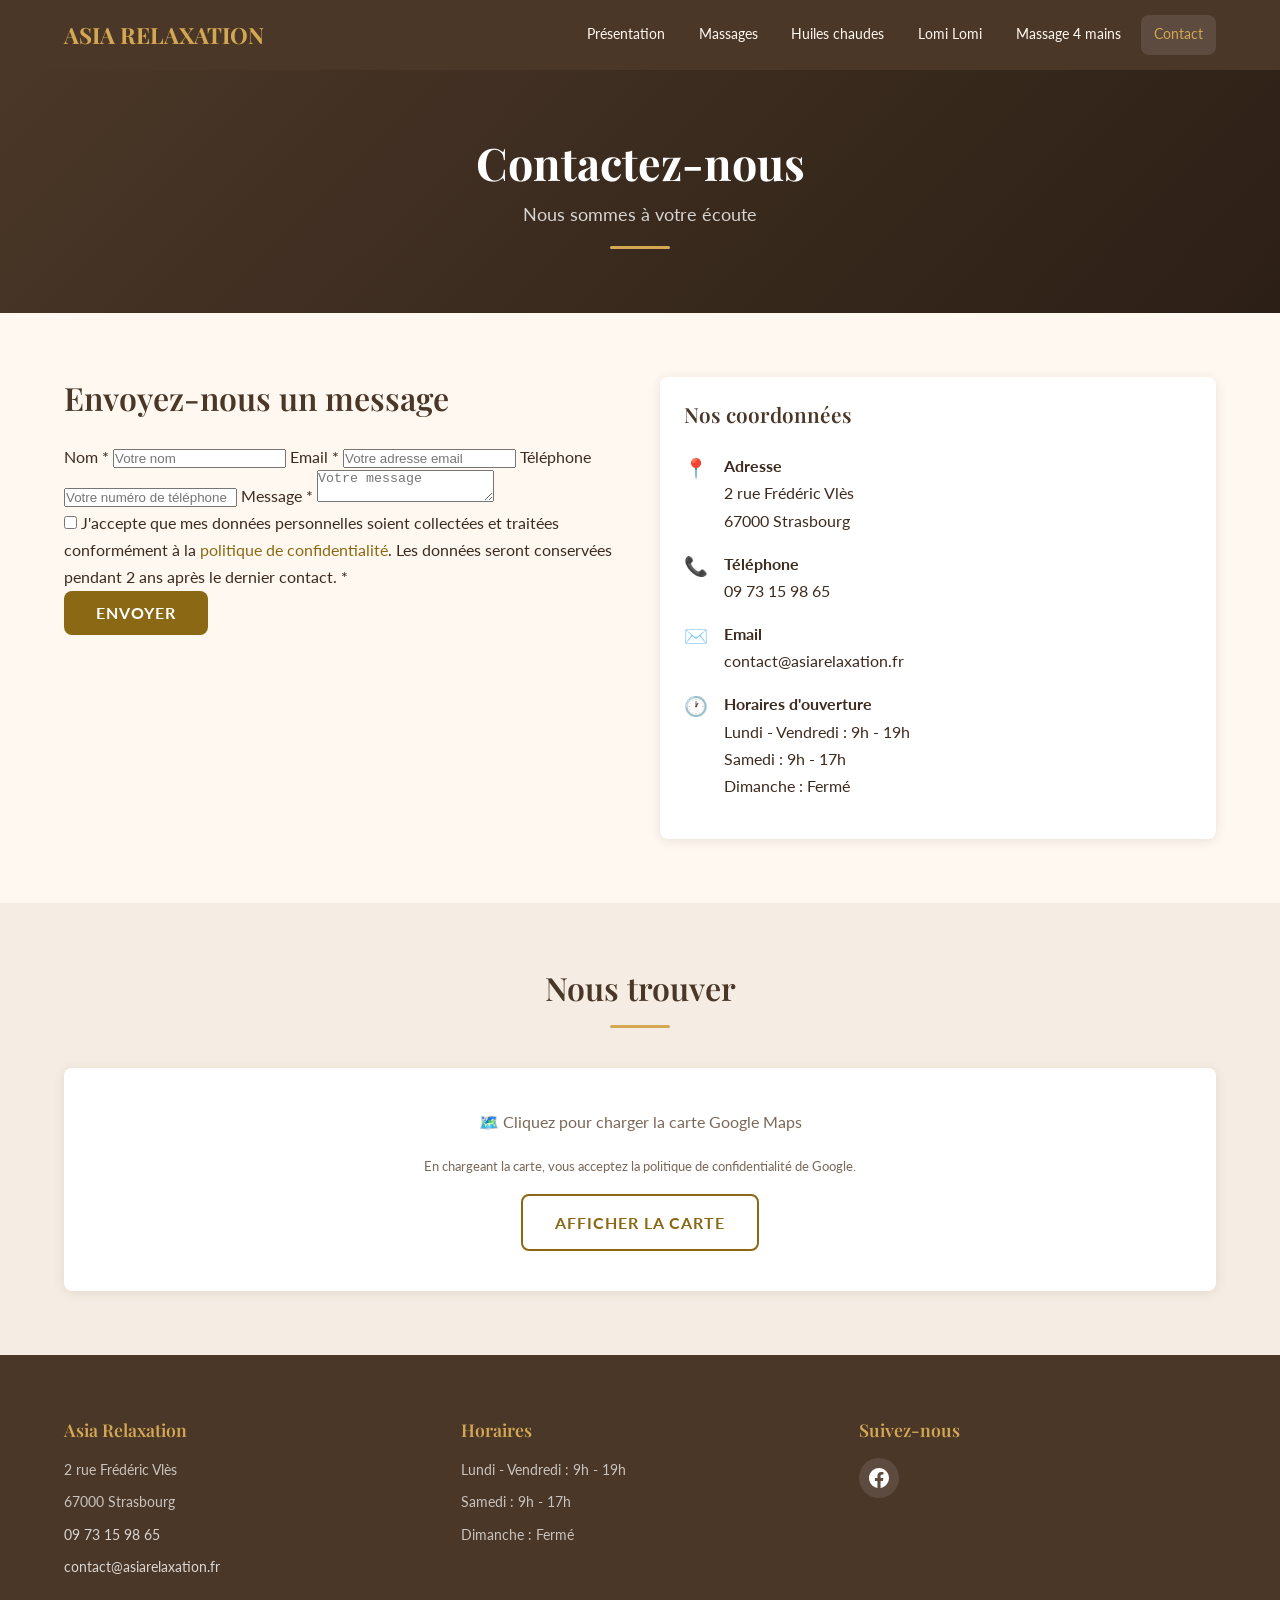
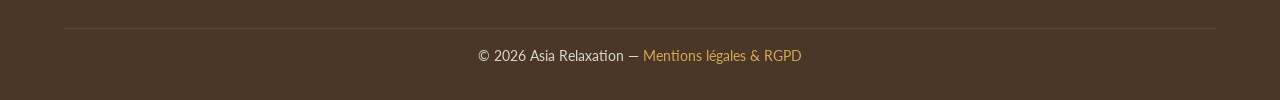
==== contact.html @ 087bb080 "Initial commit: site Asia Relaxation (7 pages HTML/CSS/JS) - Page d'accueil, 4 pages massages, conta" ====
<!DOCTYPE html>
<html lang="fr">
<head>
  <meta charset="UTF-8">
  <meta name="viewport" content="width=device-width, initial-scale=1.0">
  <title>Contact - Asia Relaxation | Salon de massage à Strasbourg</title>
  <meta name="description" content="Contactez Asia Relaxation à Strasbourg. 2 rue Frédéric Vlès, 67000 Strasbourg. Tél : 09 73 15 98 65. Ouvert du lundi au samedi.">
  <link rel="stylesheet" href="css/style.css">
</head>
<body>

  <!-- HEADER -->
  <header class="site-header" id="site-header">
    <div class="container">
      <a href="index.html" class="logo">ASIA RELAXATION</a>
      <button class="nav-toggle" aria-label="Menu" aria-expanded="false">
        <span class="hamburger"></span>
      </button>
      <nav class="main-nav" id="main-nav">
        <ul>
          <li><a href="index.html">Présentation</a></li>
          <li><a href="massages.html">Massages</a></li>
          <li><a href="massage-huiles-chaudes.html">Huiles chaudes</a></li>
          <li><a href="massage-lomi-lomi.html">Lomi Lomi</a></li>
          <li><a href="massage-4-mains.html">Massage 4 mains</a></li>
          <li><a href="contact.html">Contact</a></li>
        </ul>
      </nav>
    </div>
  </header>

  <!-- PAGE BANNER -->
  <section class="page-banner">
    <div class="container">
      <h1>Contactez-nous</h1>
      <p>Nous sommes à votre écoute</p>
      <div class="decorative-line"></div>
    </div>
  </section>

  <!-- CONTACT SECTION -->
  <section class="contact-section">
    <div class="container">
      <div class="contact-grid">

        <!-- FORM -->
        <div>
          <h2>Envoyez-nous un message</h2>
          <form id="contact-form" action="https://formspree.io/f/VOTRE_ID" method="POST">

            <label for="nom">Nom *</label>
            <input type="text" id="nom" name="nom" required placeholder="Votre nom">
            <div class="form-error"></div>

            <label for="email">Email *</label>
            <input type="email" id="email" name="email" required placeholder="Votre adresse email">
            <div class="form-error"></div>

            <label for="telephone">Téléphone</label>
            <input type="tel" id="telephone" name="telephone" placeholder="Votre numéro de téléphone">

            <label for="message">Message *</label>
            <textarea id="message" name="message" required placeholder="Votre message"></textarea>
            <div class="form-error"></div>

            <div class="checkbox-group">
              <input type="checkbox" id="rgpd" name="rgpd" required>
              <label for="rgpd">J'accepte que mes données personnelles soient collectées et traitées conformément à la <a href="mentions-legales.html">politique de confidentialité</a>. Les données seront conservées pendant 2 ans après le dernier contact. *</label>
              <div class="form-error"></div>
            </div>

            <button type="submit" class="btn btn--primary">Envoyer</button>
          </form>
        </div>

        <!-- INFO -->
        <div>
          <div class="contact-info-card">
            <h3>Nos coordonnées</h3>

            <div class="contact-info-item">
              <span class="icon">📍</span>
              <div>
                <strong>Adresse</strong><br>
                2 rue Frédéric Vlès<br>
                67000 Strasbourg
              </div>
            </div>

            <div class="contact-info-item">
              <span class="icon">📞</span>
              <div>
                <strong>Téléphone</strong><br>
                <a href="tel:0973159865">09 73 15 98 65</a>
              </div>
            </div>

            <div class="contact-info-item">
              <span class="icon">✉️</span>
              <div>
                <strong>Email</strong><br>
                <a href="mailto:contact@asiarelaxation.fr">contact@asiarelaxation.fr</a>
              </div>
            </div>

            <div class="contact-info-item">
              <span class="icon">🕐</span>
              <div>
                <strong>Horaires d'ouverture</strong><br>
                Lundi - Vendredi : 9h - 19h<br>
                Samedi : 9h - 17h<br>
                Dimanche : Fermé
              </div>
            </div>
          </div>
        </div>

      </div>
    </div>
  </section>

  <!-- MAP -->
  <section class="map-section">
    <div class="container">
      <h2 class="section-title">Nous trouver</h2>

      <!-- GDPR-compliant map: click to load -->
      <div id="map-consent" class="map-consent">
        <p>🗺️ Cliquez pour charger la carte Google Maps</p>
        <p><small>En chargeant la carte, vous acceptez la politique de confidentialité de Google.</small></p>
        <span class="btn btn--outline">Afficher la carte</span>
      </div>
      <div id="map-wrapper" class="map-wrapper" style="display: none;"></div>
    </div>
  </section>

  <!-- FOOTER -->
  <footer class="site-footer">
    <div class="container">
      <div class="footer-grid">
        <div class="footer-col">
          <h3>Asia Relaxation</h3>
          <p>2 rue Frédéric Vlès</p>
          <p>67000 Strasbourg</p>
          <p><a href="tel:0973159865">09 73 15 98 65</a></p>
          <p><a href="mailto:contact@asiarelaxation.fr">contact@asiarelaxation.fr</a></p>
        </div>
        <div class="footer-col">
          <h3>Horaires</h3>
          <p>Lundi - Vendredi : 9h - 19h</p>
          <p>Samedi : 9h - 17h</p>
          <p>Dimanche : Fermé</p>
        </div>
        <div class="footer-col">
          <h3>Suivez-nous</h3>
          <div class="footer-social">
            <a href="https://www.facebook.com/Asia-relaxation-1410521835832506/" target="_blank" rel="noopener" aria-label="Facebook">
              <svg viewBox="0 0 24 24"><path d="M24 12.073c0-6.627-5.373-12-12-12s-12 5.373-12 12c0 5.99 4.388 10.954 10.125 11.854v-8.385H7.078v-3.47h3.047V9.43c0-3.007 1.792-4.669 4.533-4.669 1.312 0 2.686.235 2.686.235v2.953H15.83c-1.491 0-1.956.925-1.956 1.874v2.25h3.328l-.532 3.47h-2.796v8.385C19.612 23.027 24 18.062 24 12.073z"/></svg>
            </a>
          </div>
        </div>
      </div>
      <div class="footer-bottom">
        <p>&copy; 2026 Asia Relaxation &mdash; <a href="mentions-legales.html">Mentions légales & RGPD</a></p>
      </div>
    </div>
  </footer>

  <script src="js/main.js"></script>
</body>
</html>
---- css/style.css ----
/* ===== GOOGLE FONTS (self-hosted alternative: download woff2 files) ===== */
@import url('https://fonts.googleapis.com/css2?family=Playfair+Display:wght@400;600;700&family=Lato:wght@300;400;700&display=swap');

/* ===== RESET & BASE ===== */
*, *::before, *::after {
  margin: 0;
  padding: 0;
  box-sizing: border-box;
}

html {
  scroll-behavior: smooth;
}

body {
  font-family: 'Lato', 'Segoe UI', sans-serif;
  font-size: 16px;
  line-height: 1.7;
  color: var(--color-text);
  background-color: var(--color-bg);
}

img {
  max-width: 100%;
  height: auto;
  display: block;
}

a {
  color: var(--color-primary);
  text-decoration: none;
  transition: color var(--transition);
}

a:hover {
  color: var(--color-primary-light);
}

ul {
  list-style: none;
}

/* ===== CSS CUSTOM PROPERTIES ===== */
:root {
  --color-primary: #8B6914;
  --color-primary-light: #C9A84C;
  --color-primary-dark: #6B4F10;
  --color-secondary: #4A3728;
  --color-bg: #FFF8F0;
  --color-bg-alt: #F5EDE3;
  --color-white: #FFFFFF;
  --color-text: #3D2B1F;
  --color-text-light: #7A6858;
  --color-accent: #D4A853;
  --color-success: #5A7A3A;

  --font-heading: 'Playfair Display', Georgia, serif;
  --font-body: 'Lato', 'Segoe UI', sans-serif;

  --space-xs: 0.5rem;
  --space-sm: 1rem;
  --space-md: 1.5rem;
  --space-lg: 2.5rem;
  --space-xl: 4rem;

  --max-width: 1200px;
  --header-height: 70px;
  --border-radius: 8px;
  --shadow: 0 2px 12px rgba(61, 43, 31, 0.1);
  --shadow-hover: 0 6px 20px rgba(61, 43, 31, 0.18);
  --transition: 0.3s ease;
}

/* ===== LAYOUT UTILITIES ===== */
.container {
  width: 100%;
  max-width: var(--max-width);
  margin: 0 auto;
  padding: 0 var(--space-sm);
}

.section {
  padding: var(--space-xl) 0;
}

.section--alt {
  background-color: var(--color-bg-alt);
}

.text-center {
  text-align: center;
}

/* ===== TYPOGRAPHY ===== */
h1, h2, h3, h4 {
  font-family: var(--font-heading);
  color: var(--color-secondary);
  line-height: 1.3;
}

h1 {
  font-size: 2.2rem;
  font-weight: 700;
  margin-bottom: var(--space-md);
}

h2 {
  font-size: 1.8rem;
  font-weight: 600;
  margin-bottom: var(--space-md);
}

h3 {
  font-size: 1.3rem;
  font-weight: 600;
  margin-bottom: var(--space-sm);
}

p {
  margin-bottom: var(--space-sm);
}

.section-title {
  text-align: center;
  margin-bottom: var(--space-lg);
  position: relative;
}

.section-title::after {
  content: '';
  display: block;
  width: 60px;
  height: 3px;
  background: var(--color-accent);
  margin: var(--space-sm) auto 0;
  border-radius: 2px;
}

/* ===== BUTTONS ===== */
.btn {
  display: inline-block;
  padding: 0.8rem 2rem;
  border-radius: var(--border-radius);
  font-family: var(--font-body);
  font-size: 1rem;
  font-weight: 700;
  text-transform: uppercase;
  letter-spacing: 1px;
  cursor: pointer;
  transition: all var(--transition);
  border: none;
  text-align: center;
}

.btn--primary {
  background-color: var(--color-primary);
  color: var(--color-white);
}

.btn--primary:hover {
  background-color: var(--color-primary-light);
  color: var(--color-white);
  transform: translateY(-2px);
  box-shadow: var(--shadow-hover);
}

.btn--outline {
  background-color: transparent;
  color: var(--color-primary);
  border: 2px solid var(--color-primary);
}

.btn--outline:hover {
  background-color: var(--color-primary);
  color: var(--color-white);
}

/* ===== HEADER & NAVIGATION ===== */
.site-header {
  position: sticky;
  top: 0;
  z-index: 1000;
  background-color: var(--color-secondary);
  height: var(--header-height);
  display: flex;
  align-items: center;
  transition: box-shadow var(--transition);
}

.site-header.scrolled {
  box-shadow: 0 4px 20px rgba(0, 0, 0, 0.3);
}

.site-header .container {
  display: flex;
  align-items: center;
  justify-content: space-between;
}

.logo {
  font-family: var(--font-heading);
  font-size: 1.4rem;
  font-weight: 700;
  color: var(--color-accent);
  text-decoration: none;
  white-space: nowrap;
}

.logo:hover {
  color: var(--color-primary-light);
}

.main-nav ul {
  display: flex;
  gap: var(--space-xs);
}

.main-nav a {
  display: block;
  padding: 0.5rem 0.8rem;
  color: var(--color-bg);
  font-size: 0.9rem;
  font-weight: 400;
  border-radius: var(--border-radius);
  transition: all var(--transition);
}

.main-nav a:hover,
.main-nav a.active {
  background-color: rgba(255, 255, 255, 0.1);
  color: var(--color-accent);
}

/* Hamburger */
.nav-toggle {
  display: none;
  background: none;
  border: none;
  cursor: pointer;
  padding: 0.5rem;
}

.hamburger,
.hamburger::before,
.hamburger::after {
  display: block;
  width: 24px;
  height: 2px;
  background-color: var(--color-bg);
  transition: all var(--transition);
}

.hamburger {
  position: relative;
}

.hamburger::before,
.hamburger::after {
  content: '';
  position: absolute;
  left: 0;
}

.hamburger::before {
  top: -7px;
}

.hamburger::after {
  top: 7px;
}

.nav-toggle[aria-expanded="true"] .hamburger {
  background-color: transparent;
}

.nav-toggle[aria-expanded="true"] .hamburger::before {
  top: 0;
  transform: rotate(45deg);
}

.nav-toggle[aria-expanded="true"] .hamburger::after {
  top: 0;
  transform: rotate(-45deg);
}

/* ===== HERO SECTION ===== */
.hero {
  position: relative;
  min-height: 70vh;
  display: flex;
  align-items: center;
  justify-content: center;
  text-align: center;
  background: linear-gradient(135deg, #4A3728 0%, #2C1F15 50%, #1a120b 100%);
  overflow: hidden;
}

.hero::before {
  content: '';
  position: absolute;
  inset: 0;
  background: url('../images/hero-bg.jpg') center/cover no-repeat;
  opacity: 0.3;
}

.hero-content {
  position: relative;
  z-index: 1;
  padding: var(--space-xl) var(--space-sm);
  max-width: 800px;
}

.hero h1 {
  color: var(--color-white);
  font-size: 2.5rem;
  margin-bottom: var(--space-sm);
}

.hero p {
  color: rgba(255, 255, 255, 0.9);
  font-size: 1.15rem;
  margin-bottom: var(--space-lg);
}

.hero .decorative-line {
  width: 80px;
  height: 3px;
  background: var(--color-accent);
  margin: 0 auto var(--space-md);
  border-radius: 2px;
}

/* ===== PAGE BANNER (for sub-pages) ===== */
.page-banner {
  background: linear-gradient(135deg, #4A3728 0%, #2C1F15 100%);
  padding: var(--space-xl) 0;
  text-align: center;
}

.page-banner h1 {
  color: var(--color-white);
  margin-bottom: var(--space-xs);
}

.page-banner p {
  color: rgba(255, 255, 255, 0.8);
  font-size: 1.1rem;
}

.page-banner .decorative-line {
  width: 60px;
  height: 3px;
  background: var(--color-accent);
  margin: var(--space-sm) auto 0;
  border-radius: 2px;
}

/* ===== SERVICE CARDS (Homepage) ===== */
.services-grid {
  display: grid;
  grid-template-columns: 1fr;
  gap: var(--space-md);
}

.service-card {
  background: var(--color-white);
  border-radius: var(--border-radius);
  overflow: hidden;
  box-shadow: var(--shadow);
  transition: all var(--transition);
}

.service-card:hover {
  transform: translateY(-4px);
  box-shadow: var(--shadow-hover);
}

.service-card-img {
  width: 100%;
  height: 220px;
  background-color: var(--color-bg-alt);
  background-size: cover;
  background-position: center;
  display: flex;
  align-items: center;
  justify-content: center;
  color: var(--color-text-light);
  font-style: italic;
}

.service-card-body {
  padding: var(--space-md);
}

.service-card-body h3 {
  color: var(--color-secondary);
}

.service-card-body p {
  color: var(--color-text-light);
  font-size: 0.95rem;
  margin-bottom: var(--space-sm);
}

.service-card-body .btn {
  font-size: 0.85rem;
  padding: 0.6rem 1.5rem;
}

/* ===== BENEFITS SECTION ===== */
.benefits-list {
  display: grid;
  grid-template-columns: 1fr;
  gap: var(--space-md);
}

.benefit-item {
  text-align: center;
  padding: var(--space-md);
  background: var(--color-white);
  border-radius: var(--border-radius);
  box-shadow: var(--shadow);
}

.benefit-icon {
  font-size: 2.5rem;
  margin-bottom: var(--space-sm);
  color: var(--color-primary);
}

.benefit-item h3 {
  font-size: 1.1rem;
  margin-bottom: var(--space-xs);
}

.benefit-item p {
  color: var(--color-text-light);
  font-size: 0.9rem;
  margin-bottom: 0;
}

/* ===== MASSAGE DETAIL PAGES ===== */
.massage-content {
  padding: var(--space-xl) 0;
}

.massage-block {
  margin-bottom: var(--space-xl);
}

.massage-block:last-child {
  margin-bottom: 0;
}

.massage-block h2 {
  position: relative;
}

.massage-block h2::after {
  content: '';
  display: block;
  width: 40px;
  height: 3px;
  background: var(--color-accent);
  margin-top: var(--space-xs);
  border-radius: 2px;
}

.massage-block p {
  color: var(--color-text);
  max-width: 800px;
}

.massage-block ul {
  list-style: none;
  padding: 0;
  margin-bottom: var(--space-sm);
}

.massage-block ul li {
  padding: 0.3rem 0 0.3rem 1.5rem;
  position: relative;
  color: var(--color-text);
}

.massage-block ul li::before {
  content: '✦';
  position: absolute;
  left: 0;
  color: var(--color-accent);
  font-size: 0.8rem;
}

.massage-img-placeholder {
  width: 100%;
  height: 300px;
  background-color: var(--color-bg-alt);
  border-radius: var(--border-radius);
  display: flex;
  align-items: center;
  justify-content: center;
  color: var(--color-text-light);
  font-style: italic;
  margin-bottom: var(--space-md);
}

/* ===== PRICING TABLES ===== */
.pricing {
  padding: var(--space-xl) 0;
  background-color: var(--color-bg-alt);
}

.pricing-table {
  width: 100%;
  border-collapse: collapse;
  background: var(--color-white);
  border-radius: var(--border-radius);
  overflow: hidden;
  box-shadow: var(--shadow);
}

.pricing-table thead {
  background-color: var(--color-secondary);
  color: var(--color-white);
}

.pricing-table th {
  padding: 1rem;
  text-align: left;
  font-family: var(--font-heading);
  font-weight: 600;
  font-size: 0.95rem;
}

.pricing-table td {
  padding: 1rem;
  border-bottom: 1px solid var(--color-bg-alt);
}

.pricing-table tbody tr:last-child td {
  border-bottom: none;
}

.pricing-table tbody tr:hover {
  background-color: var(--color-bg);
}

.pricing-table .price {
  font-weight: 700;
  color: var(--color-primary);
  font-size: 1.1rem;
}

/* ===== LOYALTY / PROMO CALLOUTS ===== */
.promo-callout {
  padding: var(--space-lg) 0;
}

.promo-grid {
  display: grid;
  grid-template-columns: 1fr;
  gap: var(--space-md);
}

.promo-card {
  padding: var(--space-md);
  border-radius: var(--border-radius);
  text-align: center;
}

.promo-card h3 {
  font-family: var(--font-heading);
  margin-bottom: var(--space-xs);
}

.promo-card p {
  margin-bottom: 0;
  font-size: 0.95rem;
}

.promo-loyalty {
  background: linear-gradient(135deg, #f0e6d3, #e8dcc8);
  border-left: 4px solid var(--color-success);
}

.promo-loyalty h3 {
  color: var(--color-success);
}

.promo-gift {
  background: linear-gradient(135deg, #f5edd8, #ede3cb);
  border-left: 4px solid var(--color-primary);
}

.promo-gift h3 {
  color: var(--color-primary);
}

/* ===== CONTACT PAGE ===== */
.contact-section {
  padding: var(--space-xl) 0;
}

.contact-grid {
  display: grid;
  grid-template-columns: 1fr;
  gap: var(--space-lg);
}

.contact-form label {
  display: block;
  font-weight: 700;
  margin-bottom: var(--space-xs);
  color: var(--color-secondary);
  font-size: 0.9rem;
}

.contact-form input,
.contact-form textarea {
  width: 100%;
  padding: 0.8rem 1rem;
  border: 1px solid #d4c9bc;
  border-radius: var(--border-radius);
  font-family: var(--font-body);
  font-size: 1rem;
  color: var(--color-text);
  background: var(--color-white);
  transition: border-color var(--transition);
  margin-bottom: var(--space-sm);
}

.contact-form input:focus,
.contact-form textarea:focus {
  outline: none;
  border-color: var(--color-primary);
  box-shadow: 0 0 0 3px rgba(139, 105, 20, 0.1);
}

.contact-form textarea {
  min-height: 150px;
  resize: vertical;
}

.contact-form .checkbox-group {
  display: flex;
  align-items: flex-start;
  gap: var(--space-xs);
  margin-bottom: var(--space-md);
}

.contact-form .checkbox-group input[type="checkbox"] {
  width: auto;
  margin-top: 0.3rem;
}

.contact-form .checkbox-group label {
  font-weight: 400;
  font-size: 0.85rem;
  color: var(--color-text-light);
  margin-bottom: 0;
}

.form-error {
  color: #c0392b;
  font-size: 0.85rem;
  margin-top: -0.5rem;
  margin-bottom: var(--space-sm);
  display: none;
}

.contact-info-card {
  background: var(--color-white);
  padding: var(--space-md);
  border-radius: var(--border-radius);
  box-shadow: var(--shadow);
}

.contact-info-card h3 {
  margin-bottom: var(--space-md);
}

.contact-info-item {
  display: flex;
  align-items: flex-start;
  gap: var(--space-sm);
  margin-bottom: var(--space-sm);
  color: var(--color-text);
}

.contact-info-item .icon {
  font-size: 1.2rem;
  color: var(--color-primary);
  flex-shrink: 0;
  width: 24px;
  text-align: center;
}

.contact-info-item a {
  color: var(--color-text);
}

.contact-info-item a:hover {
  color: var(--color-primary);
}

/* Map */
.map-section {
  padding: var(--space-xl) 0;
  background: var(--color-bg-alt);
}

.map-consent {
  background: var(--color-white);
  border-radius: var(--border-radius);
  padding: var(--space-lg);
  text-align: center;
  box-shadow: var(--shadow);
  cursor: pointer;
}

.map-consent p {
  color: var(--color-text-light);
  margin-bottom: var(--space-sm);
}

.map-wrapper iframe {
  width: 100%;
  height: 400px;
  border: 0;
  border-radius: var(--border-radius);
}

/* ===== FOOTER ===== */
.site-footer {
  background-color: var(--color-secondary);
  color: rgba(255, 255, 255, 0.8);
  padding: var(--space-xl) 0 var(--space-sm);
}

.footer-grid {
  display: grid;
  grid-template-columns: 1fr;
  gap: var(--space-lg);
  margin-bottom: var(--space-lg);
}

.footer-col h3 {
  color: var(--color-accent);
  font-size: 1.1rem;
  margin-bottom: var(--space-sm);
}

.footer-col p {
  margin-bottom: var(--space-xs);
  font-size: 0.9rem;
  color: rgba(255, 255, 255, 0.7);
}

.footer-col a {
  color: rgba(255, 255, 255, 0.8);
}

.footer-col a:hover {
  color: var(--color-accent);
}

.footer-social a {
  display: inline-flex;
  align-items: center;
  justify-content: center;
  width: 40px;
  height: 40px;
  background: rgba(255, 255, 255, 0.1);
  border-radius: 50%;
  color: var(--color-white);
  transition: all var(--transition);
}

.footer-social a:hover {
  background: var(--color-primary);
  color: var(--color-white);
}

.footer-social svg {
  width: 20px;
  height: 20px;
  fill: currentColor;
}

.footer-bottom {
  border-top: 1px solid rgba(255, 255, 255, 0.1);
  padding-top: var(--space-sm);
  text-align: center;
  font-size: 0.85rem;
}

.footer-bottom a {
  color: var(--color-accent);
}

/* ===== MENTIONS LEGALES ===== */
.legal-content {
  padding: var(--space-xl) 0;
}

.legal-content h2 {
  margin-top: var(--space-lg);
  font-size: 1.4rem;
}

.legal-content h2:first-child {
  margin-top: 0;
}

.legal-content p,
.legal-content ul {
  max-width: 800px;
}

.legal-content ul {
  list-style: disc;
  padding-left: 1.5rem;
  margin-bottom: var(--space-sm);
}

/* ===== RESPONSIVE: 576px+ (Large phones) ===== */
@media (min-width: 576px) {
  .services-grid {
    grid-template-columns: repeat(2, 1fr);
  }

  .benefits-list {
    grid-template-columns: repeat(2, 1fr);
  }

  .promo-grid {
    grid-template-columns: repeat(2, 1fr);
  }
}

/* ===== RESPONSIVE: 768px+ (Tablets) ===== */
@media (min-width: 768px) {
  h1 { font-size: 2.8rem; }
  h2 { font-size: 2rem; }

  .container {
    padding: 0 var(--space-md);
  }

  .hero h1 {
    font-size: 3rem;
  }

  .contact-grid {
    grid-template-columns: 1fr 1fr;
  }

  .footer-grid {
    grid-template-columns: repeat(3, 1fr);
  }

  .benefits-list {
    grid-template-columns: repeat(3, 1fr);
  }
}

/* ===== RESPONSIVE: 1024px+ (Desktop) ===== */
@media (min-width: 1024px) {
  .services-grid {
    grid-template-columns: repeat(4, 1fr);
  }

  .nav-toggle {
    display: none !important;
  }

  .main-nav {
    display: flex !important;
  }

  .main-nav ul {
    gap: var(--space-xs);
  }

  .main-nav a {
    font-size: 0.85rem;
  }
}

/* ===== RESPONSIVE: Mobile nav ===== */
@media (max-width: 1023px) {
  .nav-toggle {
    display: block;
    z-index: 1001;
  }

  .main-nav {
    display: none;
    position: fixed;
    top: var(--header-height);
    left: 0;
    right: 0;
    background: var(--color-secondary);
    padding: var(--space-sm);
    box-shadow: 0 4px 20px rgba(0, 0, 0, 0.3);
  }

  .main-nav.nav--open {
    display: block;
  }

  .main-nav ul {
    flex-direction: column;
    gap: 0;
  }

  .main-nav a {
    padding: 0.8rem var(--space-sm);
    font-size: 1rem;
    border-bottom: 1px solid rgba(255, 255, 255, 0.05);
  }
}
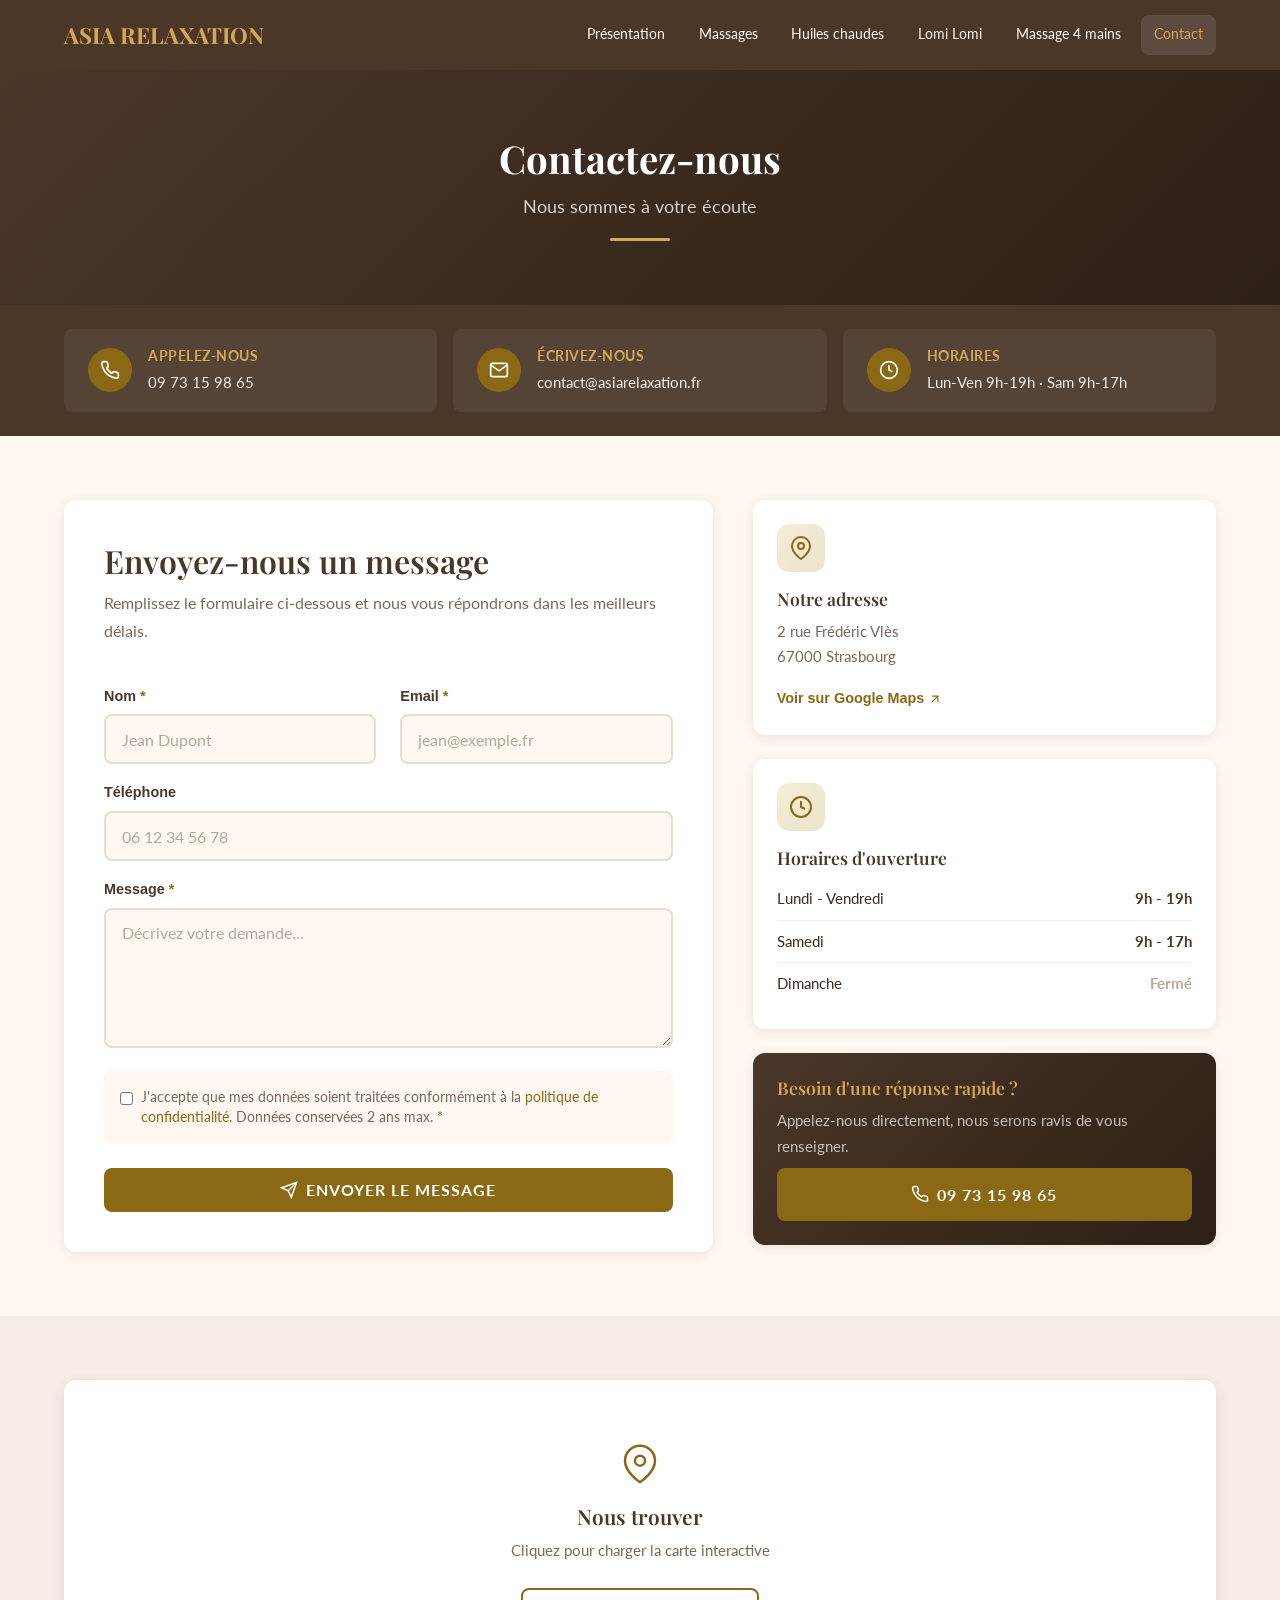
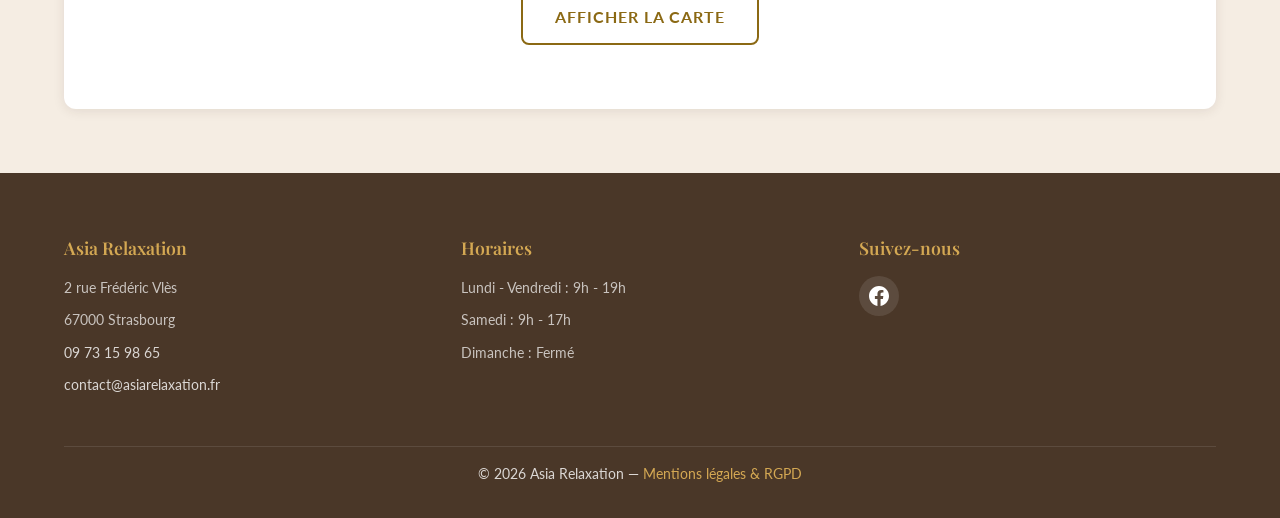
==== commit df82e4bb: "Redesign page contact + amélioration responsive global - Nouvelle page contact : barre rapide avec i" ====
--- a/contact.html
+++ b/contact.html
@@ -38,83 +38,139 @@
     </div>
   </section>
 
-  <!-- CONTACT SECTION -->
-  <section class="contact-section">
-    <div class="container">
-      <div class="contact-grid">
-
-        <!-- FORM -->
-        <div>
-          <h2>Envoyez-nous un message</h2>
+  <!-- QUICK CONTACT BAR -->
+  <section class="contact-bar">
+    <div class="container">
+      <div class="contact-bar-grid">
+        <a href="tel:0973159865" class="contact-bar-item">
+          <div class="contact-bar-icon">
+            <svg viewBox="0 0 24 24" fill="none" stroke="currentColor" stroke-width="2"><path d="M22 16.92v3a2 2 0 01-2.18 2 19.79 19.79 0 01-8.63-3.07 19.5 19.5 0 01-6-6 19.79 19.79 0 01-3.07-8.67A2 2 0 014.11 2h3a2 2 0 012 1.72c.127.96.361 1.903.7 2.81a2 2 0 01-.45 2.11L8.09 9.91a16 16 0 006 6l1.27-1.27a2 2 0 012.11-.45c.907.339 1.85.573 2.81.7A2 2 0 0122 16.92z"/></svg>
+          </div>
+          <div>
+            <strong>Appelez-nous</strong>
+            <span>09 73 15 98 65</span>
+          </div>
+        </a>
+        <a href="mailto:contact@asiarelaxation.fr" class="contact-bar-item">
+          <div class="contact-bar-icon">
+            <svg viewBox="0 0 24 24" fill="none" stroke="currentColor" stroke-width="2"><path d="M4 4h16c1.1 0 2 .9 2 2v12c0 1.1-.9 2-2 2H4c-1.1 0-2-.9-2-2V6c0-1.1.9-2 2-2z"/><polyline points="22,6 12,13 2,6"/></svg>
+          </div>
+          <div>
+            <strong>Écrivez-nous</strong>
+            <span>contact@asiarelaxation.fr</span>
+          </div>
+        </a>
+        <div class="contact-bar-item">
+          <div class="contact-bar-icon">
+            <svg viewBox="0 0 24 24" fill="none" stroke="currentColor" stroke-width="2"><circle cx="12" cy="12" r="10"/><polyline points="12 6 12 12 16 14"/></svg>
+          </div>
+          <div>
+            <strong>Horaires</strong>
+            <span>Lun-Ven 9h-19h &middot; Sam 9h-17h</span>
+          </div>
+        </div>
+      </div>
+    </div>
+  </section>
+
+  <!-- MAIN CONTACT AREA -->
+  <section class="contact-main">
+    <div class="container">
+      <div class="contact-layout">
+
+        <!-- FORM CARD -->
+        <div class="contact-form-card">
+          <div class="contact-form-header">
+            <h2>Envoyez-nous un message</h2>
+            <p>Remplissez le formulaire ci-dessous et nous vous répondrons dans les meilleurs délais.</p>
+          </div>
           <form id="contact-form" action="https://formspree.io/f/VOTRE_ID" method="POST">
-
-            <label for="nom">Nom *</label>
-            <input type="text" id="nom" name="nom" required placeholder="Votre nom">
-            <div class="form-error"></div>
-
-            <label for="email">Email *</label>
-            <input type="email" id="email" name="email" required placeholder="Votre adresse email">
-            <div class="form-error"></div>
-
-            <label for="telephone">Téléphone</label>
-            <input type="tel" id="telephone" name="telephone" placeholder="Votre numéro de téléphone">
-
-            <label for="message">Message *</label>
-            <textarea id="message" name="message" required placeholder="Votre message"></textarea>
-            <div class="form-error"></div>
+            <div class="form-row">
+              <div class="form-group">
+                <label for="nom">Nom <span class="required">*</span></label>
+                <input type="text" id="nom" name="nom" required placeholder="Jean Dupont">
+                <div class="form-error"></div>
+              </div>
+              <div class="form-group">
+                <label for="email">Email <span class="required">*</span></label>
+                <input type="email" id="email" name="email" required placeholder="jean@exemple.fr">
+                <div class="form-error"></div>
+              </div>
+            </div>
+
+            <div class="form-group">
+              <label for="telephone">Téléphone</label>
+              <input type="tel" id="telephone" name="telephone" placeholder="06 12 34 56 78">
+            </div>
+
+            <div class="form-group">
+              <label for="message">Message <span class="required">*</span></label>
+              <textarea id="message" name="message" required placeholder="Décrivez votre demande..."></textarea>
+              <div class="form-error"></div>
+            </div>
 
             <div class="checkbox-group">
               <input type="checkbox" id="rgpd" name="rgpd" required>
-              <label for="rgpd">J'accepte que mes données personnelles soient collectées et traitées conformément à la <a href="mentions-legales.html">politique de confidentialité</a>. Les données seront conservées pendant 2 ans après le dernier contact. *</label>
+              <label for="rgpd">J'accepte que mes données soient traitées conformément à la <a href="mentions-legales.html">politique de confidentialité</a>. Données conservées 2 ans max. <span class="required">*</span></label>
               <div class="form-error"></div>
             </div>
 
-            <button type="submit" class="btn btn--primary">Envoyer</button>
+            <button type="submit" class="btn btn--primary btn--full">
+              <svg viewBox="0 0 24 24" fill="none" stroke="currentColor" stroke-width="2" width="18" height="18" style="vertical-align: middle; margin-right: 8px;"><line x1="22" y1="2" x2="11" y2="13"/><polygon points="22 2 15 22 11 13 2 9 22 2"/></svg>
+              Envoyer le message
+            </button>
           </form>
         </div>
 
-        <!-- INFO -->
-        <div>
-          <div class="contact-info-card">
-            <h3>Nos coordonnées</h3>
-
-            <div class="contact-info-item">
-              <span class="icon">📍</span>
-              <div>
-                <strong>Adresse</strong><br>
-                2 rue Frédéric Vlès<br>
-                67000 Strasbourg
-              </div>
-            </div>
-
-            <div class="contact-info-item">
-              <span class="icon">📞</span>
-              <div>
-                <strong>Téléphone</strong><br>
-                <a href="tel:0973159865">09 73 15 98 65</a>
-              </div>
-            </div>
-
-            <div class="contact-info-item">
-              <span class="icon">✉️</span>
-              <div>
-                <strong>Email</strong><br>
-                <a href="mailto:contact@asiarelaxation.fr">contact@asiarelaxation.fr</a>
-              </div>
-            </div>
-
-            <div class="contact-info-item">
-              <span class="icon">🕐</span>
-              <div>
-                <strong>Horaires d'ouverture</strong><br>
-                Lundi - Vendredi : 9h - 19h<br>
-                Samedi : 9h - 17h<br>
-                Dimanche : Fermé
-              </div>
-            </div>
-          </div>
-        </div>
-
+        <!-- SIDEBAR -->
+        <div class="contact-sidebar">
+
+          <!-- ADDRESS CARD -->
+          <div class="contact-card">
+            <div class="contact-card-icon">
+              <svg viewBox="0 0 24 24" fill="none" stroke="currentColor" stroke-width="2"><path d="M21 10c0 7-9 13-9 13s-9-6-9-13a9 9 0 0118 0z"/><circle cx="12" cy="10" r="3"/></svg>
+            </div>
+            <h3>Notre adresse</h3>
+            <p>2 rue Frédéric Vlès<br>67000 Strasbourg</p>
+            <a href="https://www.google.com/maps/search/2+rue+Frederic+Vles+67000+Strasbourg" target="_blank" rel="noopener" class="contact-card-link">
+              Voir sur Google Maps
+              <svg viewBox="0 0 24 24" fill="none" stroke="currentColor" stroke-width="2" width="14" height="14"><line x1="7" y1="17" x2="17" y2="7"/><polyline points="7 7 17 7 17 17"/></svg>
+            </a>
+          </div>
+
+          <!-- HOURS CARD -->
+          <div class="contact-card">
+            <div class="contact-card-icon">
+              <svg viewBox="0 0 24 24" fill="none" stroke="currentColor" stroke-width="2"><circle cx="12" cy="12" r="10"/><polyline points="12 6 12 12 16 14"/></svg>
+            </div>
+            <h3>Horaires d'ouverture</h3>
+            <div class="hours-table">
+              <div class="hours-row">
+                <span>Lundi - Vendredi</span>
+                <span class="hours-time">9h - 19h</span>
+              </div>
+              <div class="hours-row">
+                <span>Samedi</span>
+                <span class="hours-time">9h - 17h</span>
+              </div>
+              <div class="hours-row hours-closed">
+                <span>Dimanche</span>
+                <span class="hours-time">Fermé</span>
+              </div>
+            </div>
+          </div>
+
+          <!-- CTA CARD -->
+          <div class="contact-card contact-card--cta">
+            <h3>Besoin d'une réponse rapide ?</h3>
+            <p>Appelez-nous directement, nous serons ravis de vous renseigner.</p>
+            <a href="tel:0973159865" class="btn btn--primary btn--full">
+              <svg viewBox="0 0 24 24" fill="none" stroke="currentColor" stroke-width="2" width="18" height="18" style="vertical-align: middle; margin-right: 8px;"><path d="M22 16.92v3a2 2 0 01-2.18 2 19.79 19.79 0 01-8.63-3.07 19.5 19.5 0 01-6-6 19.79 19.79 0 01-3.07-8.67A2 2 0 014.11 2h3a2 2 0 012 1.72c.127.96.361 1.903.7 2.81a2 2 0 01-.45 2.11L8.09 9.91a16 16 0 006 6l1.27-1.27a2 2 0 012.11-.45c.907.339 1.85.573 2.81.7A2 2 0 0122 16.92z"/></svg>
+              09 73 15 98 65
+            </a>
+          </div>
+
+        </div>
       </div>
     </div>
   </section>
@@ -122,13 +178,13 @@
   <!-- MAP -->
   <section class="map-section">
     <div class="container">
-      <h2 class="section-title">Nous trouver</h2>
-
-      <!-- GDPR-compliant map: click to load -->
       <div id="map-consent" class="map-consent">
-        <p>🗺️ Cliquez pour charger la carte Google Maps</p>
-        <p><small>En chargeant la carte, vous acceptez la politique de confidentialité de Google.</small></p>
-        <span class="btn btn--outline">Afficher la carte</span>
+        <div class="map-consent-inner">
+          <svg viewBox="0 0 24 24" fill="none" stroke="currentColor" stroke-width="1.5" width="40" height="40" style="color: var(--color-primary); margin-bottom: 12px;"><path d="M21 10c0 7-9 13-9 13s-9-6-9-13a9 9 0 0118 0z"/><circle cx="12" cy="10" r="3"/></svg>
+          <h3>Nous trouver</h3>
+          <p>Cliquez pour charger la carte interactive</p>
+          <span class="btn btn--outline">Afficher la carte</span>
+        </div>
       </div>
       <div id="map-wrapper" class="map-wrapper" style="display: none;"></div>
     </div>
--- a/css/style.css
+++ b/css/style.css
@@ -597,110 +597,286 @@
 }
 
 /* ===== CONTACT PAGE ===== */
-.contact-section {
+
+/* Quick contact bar */
+.contact-bar {
+  background: var(--color-secondary);
+  padding: var(--space-md) 0;
+}
+
+.contact-bar-grid {
+  display: grid;
+  grid-template-columns: 1fr;
+  gap: var(--space-sm);
+}
+
+.contact-bar-item {
+  display: flex;
+  align-items: center;
+  gap: var(--space-sm);
+  padding: var(--space-sm) var(--space-md);
+  background: rgba(255, 255, 255, 0.06);
+  border-radius: var(--border-radius);
+  color: rgba(255, 255, 255, 0.9);
+  text-decoration: none;
+  transition: all var(--transition);
+}
+
+.contact-bar-item:hover {
+  background: rgba(255, 255, 255, 0.12);
+  color: var(--color-white);
+}
+
+.contact-bar-icon {
+  width: 44px;
+  height: 44px;
+  border-radius: 50%;
+  background: var(--color-primary);
+  display: flex;
+  align-items: center;
+  justify-content: center;
+  flex-shrink: 0;
+}
+
+.contact-bar-icon svg {
+  width: 20px;
+  height: 20px;
+  color: var(--color-white);
+}
+
+.contact-bar-item strong {
+  display: block;
+  font-size: 0.85rem;
+  color: var(--color-accent);
+  letter-spacing: 0.5px;
+  text-transform: uppercase;
+}
+
+.contact-bar-item span {
+  font-size: 0.95rem;
+}
+
+/* Main contact layout */
+.contact-main {
   padding: var(--space-xl) 0;
 }
 
-.contact-grid {
+.contact-layout {
   display: grid;
   grid-template-columns: 1fr;
   gap: var(--space-lg);
 }
 
-.contact-form label {
+/* Form card */
+.contact-form-card {
+  background: var(--color-white);
+  border-radius: 12px;
+  padding: var(--space-lg);
+  box-shadow: var(--shadow);
+}
+
+.contact-form-header {
+  margin-bottom: var(--space-lg);
+}
+
+.contact-form-header h2 {
+  margin-bottom: var(--space-xs);
+}
+
+.contact-form-header p {
+  color: var(--color-text-light);
+  margin-bottom: 0;
+}
+
+.form-row {
+  display: grid;
+  grid-template-columns: 1fr;
+  gap: 0 var(--space-md);
+}
+
+.form-group {
+  margin-bottom: var(--space-sm);
+}
+
+.form-group label {
   display: block;
-  font-weight: 700;
-  margin-bottom: var(--space-xs);
+  font-weight: 600;
+  margin-bottom: 6px;
   color: var(--color-secondary);
   font-size: 0.9rem;
 }
 
-.contact-form input,
-.contact-form textarea {
+.form-group label .required {
+  color: var(--color-primary);
+}
+
+.form-group input,
+.form-group textarea {
   width: 100%;
-  padding: 0.8rem 1rem;
-  border: 1px solid #d4c9bc;
+  padding: 0.85rem 1rem;
+  border: 2px solid #e8ddd0;
   border-radius: var(--border-radius);
   font-family: var(--font-body);
   font-size: 1rem;
   color: var(--color-text);
-  background: var(--color-white);
-  transition: border-color var(--transition);
-  margin-bottom: var(--space-sm);
-}
-
-.contact-form input:focus,
-.contact-form textarea:focus {
+  background: var(--color-bg);
+  transition: all var(--transition);
+}
+
+.form-group input:focus,
+.form-group textarea:focus {
   outline: none;
   border-color: var(--color-primary);
-  box-shadow: 0 0 0 3px rgba(139, 105, 20, 0.1);
-}
-
-.contact-form textarea {
-  min-height: 150px;
+  background: var(--color-white);
+  box-shadow: 0 0 0 4px rgba(139, 105, 20, 0.08);
+}
+
+.form-group input::placeholder,
+.form-group textarea::placeholder {
+  color: #b5a898;
+}
+
+.form-group textarea {
+  min-height: 140px;
   resize: vertical;
 }
 
-.contact-form .checkbox-group {
+.checkbox-group {
   display: flex;
   align-items: flex-start;
   gap: var(--space-xs);
   margin-bottom: var(--space-md);
-}
-
-.contact-form .checkbox-group input[type="checkbox"] {
+  padding: var(--space-sm);
+  background: var(--color-bg);
+  border-radius: var(--border-radius);
+}
+
+.checkbox-group input[type="checkbox"] {
   width: auto;
   margin-top: 0.3rem;
-}
-
-.contact-form .checkbox-group label {
+  accent-color: var(--color-primary);
+}
+
+.checkbox-group label {
   font-weight: 400;
   font-size: 0.85rem;
   color: var(--color-text-light);
   margin-bottom: 0;
+  line-height: 1.5;
+}
+
+.checkbox-group label .required {
+  color: var(--color-primary);
 }
 
 .form-error {
   color: #c0392b;
   font-size: 0.85rem;
-  margin-top: -0.5rem;
-  margin-bottom: var(--space-sm);
+  margin-top: 4px;
   display: none;
 }
 
-.contact-info-card {
+.btn--full {
+  width: 100%;
+  justify-content: center;
+  display: inline-flex;
+  align-items: center;
+}
+
+/* Sidebar cards */
+.contact-sidebar {
+  display: flex;
+  flex-direction: column;
+  gap: var(--space-md);
+}
+
+.contact-card {
   background: var(--color-white);
   padding: var(--space-md);
-  border-radius: var(--border-radius);
+  border-radius: 12px;
   box-shadow: var(--shadow);
 }
 
-.contact-info-card h3 {
-  margin-bottom: var(--space-md);
-}
-
-.contact-info-item {
+.contact-card-icon {
+  width: 48px;
+  height: 48px;
+  border-radius: 12px;
+  background: linear-gradient(135deg, #f5edd8, #ede3cb);
   display: flex;
-  align-items: flex-start;
-  gap: var(--space-sm);
+  align-items: center;
+  justify-content: center;
   margin-bottom: var(--space-sm);
-  color: var(--color-text);
-}
-
-.contact-info-item .icon {
-  font-size: 1.2rem;
+}
+
+.contact-card-icon svg {
+  width: 24px;
+  height: 24px;
   color: var(--color-primary);
-  flex-shrink: 0;
-  width: 24px;
-  text-align: center;
-}
-
-.contact-info-item a {
-  color: var(--color-text);
-}
-
-.contact-info-item a:hover {
+}
+
+.contact-card h3 {
+  font-size: 1.1rem;
+  margin-bottom: var(--space-xs);
+}
+
+.contact-card p {
+  color: var(--color-text-light);
+  font-size: 0.95rem;
+  margin-bottom: var(--space-xs);
+}
+
+.contact-card-link {
+  display: inline-flex;
+  align-items: center;
+  gap: 4px;
+  font-size: 0.9rem;
+  font-weight: 600;
   color: var(--color-primary);
+  margin-top: var(--space-xs);
+}
+
+.contact-card-link:hover {
+  text-decoration: underline;
+}
+
+/* Hours table */
+.hours-table {
+  margin-top: var(--space-xs);
+}
+
+.hours-row {
+  display: flex;
+  justify-content: space-between;
+  padding: 8px 0;
+  border-bottom: 1px solid var(--color-bg-alt);
+  font-size: 0.95rem;
+}
+
+.hours-row:last-child {
+  border-bottom: none;
+}
+
+.hours-time {
+  font-weight: 700;
+  color: var(--color-secondary);
+}
+
+.hours-closed .hours-time {
+  color: #b5a898;
+}
+
+/* CTA card */
+.contact-card--cta {
+  background: linear-gradient(135deg, var(--color-secondary), #2C1F15);
+  color: rgba(255, 255, 255, 0.9);
+}
+
+.contact-card--cta h3 {
+  color: var(--color-accent);
+}
+
+.contact-card--cta p {
+  color: rgba(255, 255, 255, 0.7);
 }
 
 /* Map */
@@ -711,23 +887,34 @@
 
 .map-consent {
   background: var(--color-white);
-  border-radius: var(--border-radius);
-  padding: var(--space-lg);
+  border-radius: 12px;
+  padding: var(--space-xl) var(--space-lg);
   text-align: center;
   box-shadow: var(--shadow);
   cursor: pointer;
-}
-
-.map-consent p {
+  transition: all var(--transition);
+}
+
+.map-consent:hover {
+  box-shadow: var(--shadow-hover);
+  transform: translateY(-2px);
+}
+
+.map-consent-inner h3 {
+  margin-bottom: var(--space-xs);
+}
+
+.map-consent-inner p {
   color: var(--color-text-light);
-  margin-bottom: var(--space-sm);
+  margin-bottom: var(--space-md);
+  font-size: 0.95rem;
 }
 
 .map-wrapper iframe {
   width: 100%;
   height: 400px;
   border: 0;
-  border-radius: var(--border-radius);
+  border-radius: 12px;
 }
 
 /* ===== FOOTER ===== */
@@ -823,6 +1010,98 @@
   margin-bottom: var(--space-sm);
 }
 
+/* ===== RESPONSIVE: Small mobile (< 400px) ===== */
+@media (max-width: 399px) {
+  html {
+    font-size: 14px;
+  }
+
+  h1 {
+    font-size: 1.6rem;
+  }
+
+  h2 {
+    font-size: 1.3rem;
+  }
+
+  .hero {
+    min-height: 50vh;
+  }
+
+  .hero h1 {
+    font-size: 1.7rem;
+  }
+
+  .hero p {
+    font-size: 0.95rem;
+  }
+
+  .page-banner {
+    padding: var(--space-lg) 0;
+  }
+
+  .page-banner h1 {
+    font-size: 1.5rem;
+  }
+
+  .btn {
+    padding: 0.7rem 1.4rem;
+    font-size: 0.85rem;
+    width: 100%;
+  }
+
+  /* Stack pricing table on very small screens */
+  .pricing-table,
+  .pricing-table thead,
+  .pricing-table tbody,
+  .pricing-table tr,
+  .pricing-table th,
+  .pricing-table td {
+    display: block;
+  }
+
+  .pricing-table thead {
+    display: none;
+  }
+
+  .pricing-table tr {
+    margin-bottom: var(--space-sm);
+    border-bottom: 2px solid var(--color-bg-alt);
+    padding: var(--space-sm);
+  }
+
+  .pricing-table td {
+    padding: 0.4rem 0;
+    border-bottom: none;
+    text-align: left;
+  }
+
+  .pricing-table td::before {
+    content: attr(data-label);
+    font-weight: 700;
+    color: var(--color-secondary);
+    display: block;
+    font-size: 0.8rem;
+    margin-bottom: 0.1rem;
+  }
+
+  .service-card-img {
+    height: 180px;
+  }
+
+  .contact-form-card {
+    padding: var(--space-sm);
+  }
+
+  .contact-card {
+    padding: var(--space-sm);
+  }
+
+  .map-wrapper iframe {
+    height: 250px;
+  }
+}
+
 /* ===== RESPONSIVE: 576px+ (Large phones) ===== */
 @media (min-width: 576px) {
   .services-grid {
@@ -836,6 +1115,14 @@
   .promo-grid {
     grid-template-columns: repeat(2, 1fr);
   }
+
+  .form-row {
+    grid-template-columns: 1fr 1fr;
+  }
+
+  .contact-bar-grid {
+    grid-template-columns: repeat(2, 1fr);
+  }
 }
 
 /* ===== RESPONSIVE: 768px+ (Tablets) ===== */
@@ -851,8 +1138,16 @@
     font-size: 3rem;
   }
 
-  .contact-grid {
-    grid-template-columns: 1fr 1fr;
+  .hero p {
+    font-size: 1.2rem;
+  }
+
+  .page-banner h1 {
+    font-size: 2.4rem;
+  }
+
+  .contact-bar-grid {
+    grid-template-columns: repeat(3, 1fr);
   }
 
   .footer-grid {
@@ -861,6 +1156,14 @@
 
   .benefits-list {
     grid-template-columns: repeat(3, 1fr);
+  }
+
+  .massage-block {
+    padding-right: var(--space-xl);
+  }
+
+  .map-wrapper iframe {
+    height: 450px;
   }
 }
 
@@ -884,6 +1187,23 @@
 
   .main-nav a {
     font-size: 0.85rem;
+  }
+
+  .hero {
+    min-height: 75vh;
+  }
+
+  .hero h1 {
+    font-size: 3.2rem;
+  }
+
+  .pricing-table {
+    max-width: 800px;
+    margin: 0 auto;
+  }
+
+  .contact-layout {
+    grid-template-columns: 1.4fr 1fr;
   }
 }
 
@@ -900,9 +1220,11 @@
     top: var(--header-height);
     left: 0;
     right: 0;
+    bottom: 0;
     background: var(--color-secondary);
     padding: var(--space-sm);
     box-shadow: 0 4px 20px rgba(0, 0, 0, 0.3);
+    overflow-y: auto;
   }
 
   .main-nav.nav--open {
@@ -915,8 +1237,49 @@
   }
 
   .main-nav a {
-    padding: 0.8rem var(--space-sm);
+    padding: 1rem var(--space-sm);
+    font-size: 1.1rem;
+    border-bottom: 1px solid rgba(255, 255, 255, 0.05);
+  }
+}
+
+/* ===== RESPONSIVE: Pricing table scroll on medium mobile ===== */
+@media (min-width: 400px) and (max-width: 575px) {
+  .pricing {
+    padding: var(--space-lg) 0;
+  }
+
+  .pricing-table th,
+  .pricing-table td {
+    padding: 0.7rem 0.5rem;
+    font-size: 0.9rem;
+  }
+
+  .pricing-table .price {
     font-size: 1rem;
-    border-bottom: 1px solid rgba(255, 255, 255, 0.05);
-  }
-}
+  }
+}
+
+/* ===== Touch-friendly tap targets ===== */
+@media (pointer: coarse) {
+  .main-nav a {
+    min-height: 44px;
+    display: flex;
+    align-items: center;
+  }
+
+  .btn {
+    min-height: 44px;
+  }
+
+  .form-group input,
+  .form-group textarea {
+    min-height: 44px;
+    font-size: 16px; /* prevents iOS zoom on focus */
+  }
+
+  .footer-social a {
+    width: 48px;
+    height: 48px;
+  }
+}
